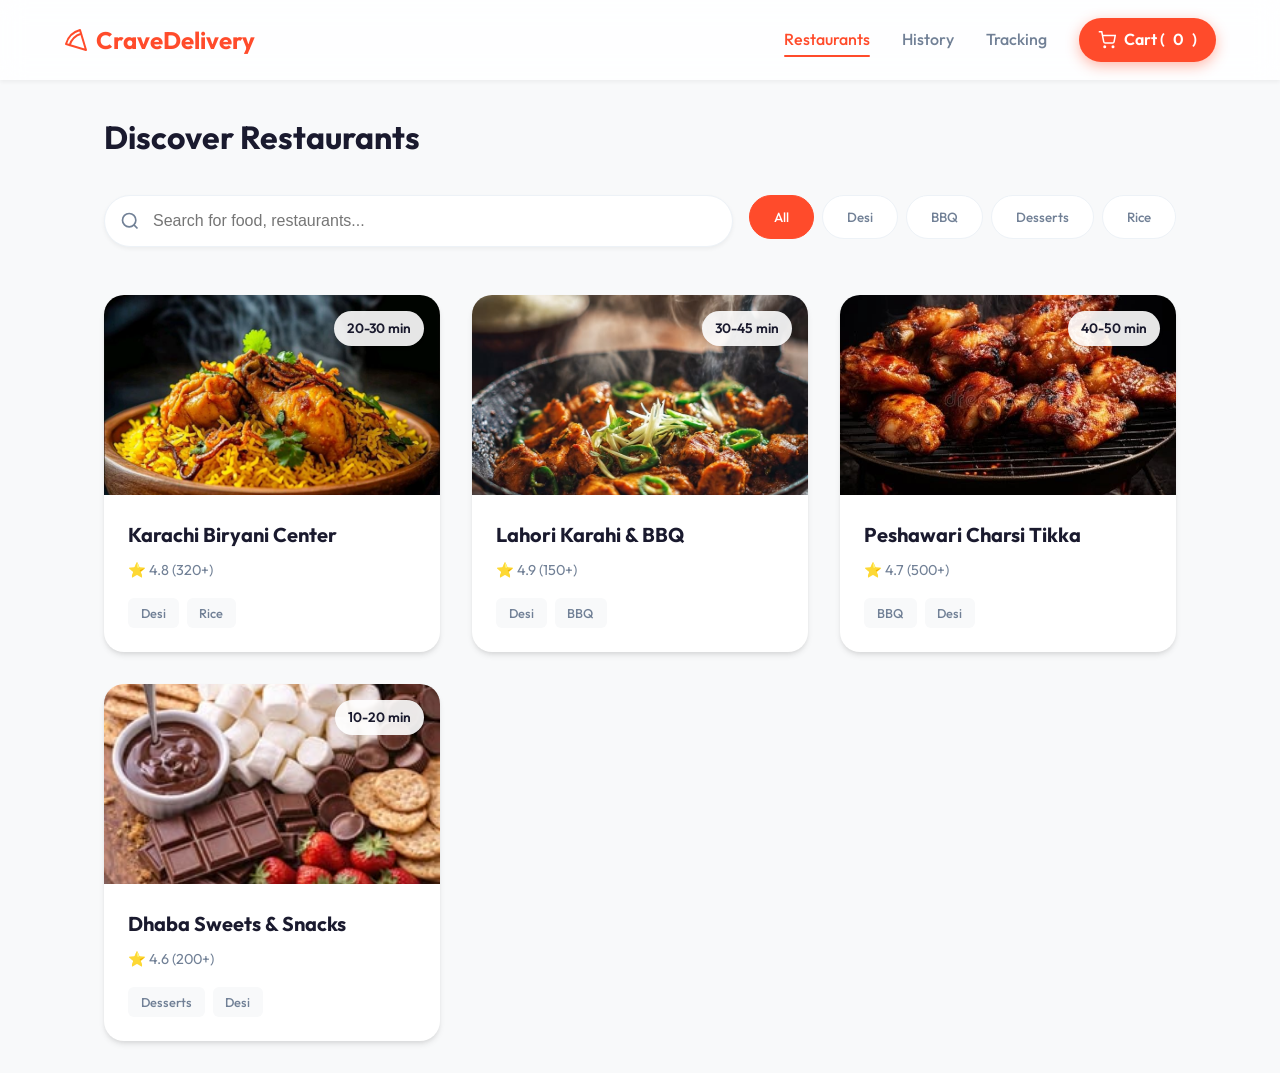
==== index.html @ 02fb97c6 "web complete" ====
<!DOCTYPE html>
<html lang="en">
<head>
    <meta charset="UTF-8">
    <meta name="viewport" content="width=device-width, initial-scale=1.0">
    <title>Food Delivery Platform</title>
    <link rel="stylesheet" href="styles/global.css">
    <link rel="stylesheet" href="styles/index.css">
    <link rel="preconnect" href="https://fonts.googleapis.com">
    <link rel="preconnect" href="https://fonts.gstatic.com" crossorigin>
    <link href="https://fonts.googleapis.com/css2?family=Outfit:wght@300;400;500;600;700&display=swap" rel="stylesheet">
</head>
<body>
    <header class="navbar">
        <a href="index.html" class="nav-brand">
            <svg width="24" height="24" viewBox="0 0 24 24" fill="none" stroke="currentColor" stroke-width="2" stroke-linecap="round" stroke-linejoin="round"><path d="m2 16 20 6-6-20A20 20 0 0 0 2 16"/><path d="M5.71 17.11a17.04 17.04 0 0 1 11.4-11.4"/></svg>
            CraveDelivery
        </a>
        <nav class="nav-links">
            <a href="index.html" class="nav-item active">Restaurants</a>
            <a href="history.html" class="nav-item">History</a>
            <a href="tracking.html" class="nav-item">Tracking</a>
            <a href="cart.html" class="nav-cart-btn">
                <svg width="18" height="18" viewBox="0 0 24 24" fill="none" stroke="currentColor" stroke-width="2"><circle cx="9" cy="21" r="1"/><circle cx="20" cy="21" r="1"/><path d="M1 1h4l2.68 13.39a2 2 0 0 0 2 1.61h9.72a2 2 0 0 0 2-1.61L23 6H6"/></svg>
                Cart (<span id="cart-count">0</span>)
            </a>
        </nav>
    </header>

    <main class="container">
        <h1 class="section-title">Discover Restaurants</h1>
        
        <div class="search-filter-section">
            <div class="search-bar">
                <svg class="search-icon" width="20" height="20" viewBox="0 0 24 24" fill="none" stroke="currentColor" stroke-width="2"><circle cx="11" cy="11" r="8"/><path d="m21 21-4.3-4.3"/></svg>
                <input type="text" id="searchInput" placeholder="Search for food, restaurants...">
            </div>
            <div class="filters" id="categoryFilters">
                <button class="filter-btn active" data-category="All">All</button>
                <button class="filter-btn" data-category="Desi">Desi</button>
                <button class="filter-btn" data-category="BBQ">BBQ</button>
                <button class="filter-btn" data-category="Desserts">Desserts</button>
                <button class="filter-btn" data-category="Rice">Rice</button>
            </div>
        </div>

        <div class="restaurant-grid" id="restaurantGrid">
        </div>
    </main>

    <div class="modal-overlay" id="restaurantModal">
        <div class="modal-content">
            <button class="modal-close" id="closeModalBtn">&times;</button>
            <div class="modal-header-img">
                <img src="images/1.jpeg" alt="Restaurant Cover" id="modalRestaurantImg">
            </div>
            <div class="modal-body">
                <h2 class="modal-restaurant-title" id="modalRestaurantName">Restaurant Name</h2>
                <div class="restaurant-meta">
                    <span id="modalRestaurantRating">⭐ 4.5 (120+ ratings)</span>
                    <span id="modalRestaurantDelivery">30-40 min • Free Delivery</span>
                </div>
                
                <div class="menu-section">
                    <h3>Menu</h3>
                    <div class="menu-grid" id="menuGrid">
                    </div>
                </div>
            </div>
        </div>
    </div>

    <div class="toast-container" id="toastContainer"></div>

    <script src="scripts/app.js"></script>
</body>
</html>
---- styles/global.css ----
* {
  margin: 0;
  padding: 0;
  box-sizing: border-box;
}

body {
  font-family: 'Outfit', sans-serif;
  background-color: #f8f9fa;
  color: #1a1a2e;
  line-height: 1.6;
  padding-top: 80px; 
}

a {
  text-decoration: none;
  color: inherit;
}

button {
  cursor: pointer;
  font-family: inherit;
  border: none;
  outline: none;
}

.navbar {
  position: fixed;
  top: 0;
  left: 0;
  width: 100%;
  background: rgba(255, 255, 255, 0.85);
  backdrop-filter: blur(12px);
  z-index: 1000;
  box-shadow: 0 2px 4px rgba(0,0,0,0.05);
  display: flex;
  justify-content: space-between;
  align-items: center;
  padding: 1rem 5%;
  height: 80px;
}

.nav-brand {
  font-size: 1.5rem;
  font-weight: 700;
  color: #ff4b2b;
  display: flex;
  align-items: center;
  gap: 0.5rem;
}

.nav-links {
  display: flex;
  gap: 2rem;
  align-items: center;
}

.nav-item {
  font-weight: 500;
  color: #718096;
  transition: all 0.3s cubic-bezier(0.4, 0, 0.2, 1);
  position: relative;
}

.nav-item:hover, .nav-item.active {
  color: #ff4b2b;
}

.nav-item.active::after {
  content: '';
  position: absolute;
  bottom: -4px;
  left: 0;
  width: 100%;
  height: 2px;
  background: #ff4b2b;
  border-radius: 2px;
}

.nav-cart-btn {
  background: #ff4b2b;
  color: #ffffff;
  padding: 0.6rem 1.2rem;
  border-radius: 9999px;
  font-weight: 600;
  display: flex;
  align-items: center;
  gap: 0.5rem;
  transition: all 0.3s cubic-bezier(0.4, 0, 0.2, 1);
  box-shadow: 0 4px 14px rgba(255, 75, 43, 0.4);
}

.nav-cart-btn:hover {
  transform: translateY(-2px);
  box-shadow: 0 6px 20px rgba(255, 75, 43, 0.6);
}

.container {
  max-width: 1200px;
  margin: 0 auto;
  padding: 2rem 5%;
}

.section-title {
  font-size: 2rem;
  font-weight: 700;
  margin-bottom: 2rem;
  color: #1a1a2e;
}

.toast-container {
  position: fixed;
  bottom: 2rem;
  right: 2rem;
  display: flex;
  flex-direction: column;
  gap: 1rem;
  z-index: 9999;
}

.toast {
  background: #ffffff;
  color: #1a1a2e;
  padding: 1rem 1.5rem;
  border-radius: 12px;
  box-shadow: 0 10px 15px -3px rgba(0,0,0,0.1), 0 4px 6px -2px rgba(0,0,0,0.05);
  border-left: 4px solid #ff4b2b;
  animation: slideIn 0.3s forwards, fadeOut 0.3s 3s forwards;
  display: flex;
  align-items: center;
  gap: 0.8rem;
  font-weight: 500;
}

@keyframes slideIn {
  from { transform: translateX(100%); opacity: 0; }
  to { transform: translateX(0); opacity: 1; }
}

@keyframes fadeOut {
  from { opacity: 1; }
  to { opacity: 0; }
}
---- styles/index.css ----
.search-filter-section {
  display: flex;
  gap: 1rem;
  margin-bottom: 3rem;
  flex-wrap: wrap;
}

.search-bar {
  flex: 1;
  min-width: 250px;
  position: relative;
}

.search-bar input {
  width: 100%;
  padding: 1rem 1.5rem 1rem 3rem;
  border-radius: 9999px;
  border: 1px solid #edf2f7;
  font-size: 1rem;
  background: #ffffff;
  box-shadow: 0 2px 4px rgba(0,0,0,0.05);
  transition: all 0.3s cubic-bezier(0.4, 0, 0.2, 1);
}

.search-bar input:focus {
  border-color: #ff4b2b;
  box-shadow: 0 0 0 3px rgba(255, 75, 43, 0.1);
}

.search-icon {
  position: absolute;
  left: 1rem;
  top: 50%;
  transform: translateY(-50%);
  color: #718096;
}

.filters {
  display: flex;
  gap: 0.5rem;
  overflow-x: auto;
  padding-bottom: 0.5rem;
}

.filter-btn {
  padding: 0.8rem 1.5rem;
  border-radius: 9999px;
  background: #ffffff;
  border: 1px solid #edf2f7;
  color: #718096;
  font-weight: 500;
  white-space: nowrap;
  transition: all 0.3s cubic-bezier(0.4, 0, 0.2, 1);
}

.filter-btn:hover, .filter-btn.active {
  background: #ff4b2b;
  color: #ffffff;
  border-color: #ff4b2b;
}

.restaurant-grid {
  display: grid;
  grid-template-columns: repeat(auto-fill, minmax(300px, 1fr));
  gap: 2rem;
}

.restaurant-card {
  background: #ffffff;
  border-radius: 20px;
  overflow: hidden;
  box-shadow: 0 4px 6px -1px rgba(0,0,0,0.1), 0 2px 4px -1px rgba(0,0,0,0.06);
  transition: all 0.3s cubic-bezier(0.4, 0, 0.2, 1);
  cursor: pointer;
}

.restaurant-card:hover {
  transform: translateY(-8px);
  box-shadow: 0 20px 25px -5px rgba(0,0,0,0.1), 0 10px 10px -5px rgba(0,0,0,0.04);
}

.restaurant-img-wrapper {
  position: relative;
  height: 200px;
  background: #eee;
  overflow: hidden;
}

.restaurant-img {
  width: 100%;
  height: 100%;
  object-fit: cover;
  transition: transform 0.5s ease;
}

.restaurant-card:hover .restaurant-img {
  transform: scale(1.05);
}

.restaurant-badge {
  position: absolute;
  top: 1rem;
  right: 1rem;
  background: rgba(255, 255, 255, 0.9);
  padding: 0.4rem 0.8rem;
  border-radius: 9999px;
  font-weight: 600;
  font-size: 0.85rem;
  box-shadow: 0 2px 4px rgba(0,0,0,0.05);
}

.restaurant-info {
  padding: 1.5rem;
}

.restaurant-title {
  font-size: 1.25rem;
  font-weight: 700;
  margin-bottom: 0.5rem;
}

.restaurant-meta {
  display: flex;
  justify-content: space-between;
  color: #718096;
  font-size: 0.9rem;
  margin-bottom: 1rem;
}

.restaurant-meta-item {
  display: flex;
  align-items: center;
  gap: 0.3rem;
}

.restaurant-tags {
  display: flex;
  gap: 0.5rem;
  flex-wrap: wrap;
}

.tag {
  background: #f8f9fa;
  color: #718096;
  padding: 0.3rem 0.8rem;
  border-radius: 6px;
  font-size: 0.8rem;
  font-weight: 500;
}

/* Modal Styling */
.modal-overlay {
  position: fixed;
  top: 0;
  left: 0;
  width: 100%;
  height: 100%;
  background: rgba(0, 0, 0, 0.5);
  backdrop-filter: blur(4px);
  z-index: 2000;
  display: flex;
  justify-content: center;
  align-items: center;
  opacity: 0;
  visibility: hidden;
  transition: all 0.3s cubic-bezier(0.4, 0, 0.2, 1);
}

.modal-overlay.active {
  opacity: 1;
  visibility: visible;
}

.modal-content {
  background: #ffffff;
  width: 90%;
  max-width: 900px;
  max-height: 90vh;
  border-radius: 20px;
  overflow-y: auto;
  position: relative;
  transform: scale(0.95) translateY(20px);
  transition: all 0.3s cubic-bezier(0.4, 0, 0.2, 1);
  box-shadow: 0 20px 25px -5px rgba(0,0,0,0.1), 0 10px 10px -5px rgba(0,0,0,0.04);
}

.modal-overlay.active .modal-content {
  transform: scale(1) translateY(0);
}

.modal-close {
  position: absolute;
  top: 1rem;
  right: 1rem;
  background: rgba(255, 255, 255, 0.9);
  width: 40px;
  height: 40px;
  border-radius: 50%;
  display: flex;
  justify-content: center;
  align-items: center;
  font-size: 1.5rem;
  box-shadow: 0 4px 6px -1px rgba(0,0,0,0.1), 0 2px 4px -1px rgba(0,0,0,0.06);
  z-index: 10;
  transition: all 0.3s cubic-bezier(0.4, 0, 0.2, 1);
}

.modal-close:hover {
  background: #ff4b2b;
  color: #ffffff;
  transform: rotate(90deg);
}

.modal-header-img {
  height: 300px;
  width: 100%;
  background: #eee;
}

.modal-header-img img {
  width: 100%;
  height: 100%;
  object-fit: cover;
}

.modal-body {
  padding: 2rem;
}

.modal-restaurant-title {
  font-size: 2.5rem;
  margin-bottom: 0.5rem;
}

.menu-section {
  margin-top: 3rem;
}

.menu-grid {
  display: grid;
  grid-template-columns: repeat(auto-fill, minmax(250px, 1fr));
  gap: 1.5rem;
  margin-top: 1.5rem;
}

.menu-card {
  border: 1px solid #edf2f7;
  border-radius: 12px;
  padding: 1rem;
  display: flex;
  flex-direction: column;
  gap: 1rem;
  transition: all 0.3s cubic-bezier(0.4, 0, 0.2, 1);
}

.menu-card:hover {
  border-color: #ff4b2b;
  box-shadow: 0 4px 6px -1px rgba(0,0,0,0.1), 0 2px 4px -1px rgba(0,0,0,0.06);
}

.menu-img {
  width: 100%;
  height: 150px;
  border-radius: 8px;
  object-fit: cover;
  background: #eee;
}

.menu-details {
  flex: 1;
  display: flex;
  flex-direction: column;
}

.menu-title {
  font-weight: 600;
  font-size: 1.1rem;
  margin-bottom: 0.5rem;
}

.menu-desc {
  font-size: 0.9rem;
  color: #718096;
  margin-bottom: 1rem;
  flex: 1;
}

.menu-bottom {
  display: flex;
  justify-content: space-between;
  align-items: center;
}

.menu-price {
  font-weight: 700;
  font-size: 1.2rem;
  color: #ff4b2b;
}

.add-to-cart-btn {
  background: #ff4b2b;
  color: #ffffff;
  width: 36px;
  height: 36px;
  border-radius: 50%;
  display: flex;
  justify-content: center;
  align-items: center;
  font-size: 1.2rem;
  transition: all 0.3s cubic-bezier(0.4, 0, 0.2, 1);
}

.add-to-cart-btn:hover {
  transform: scale(1.1);
}
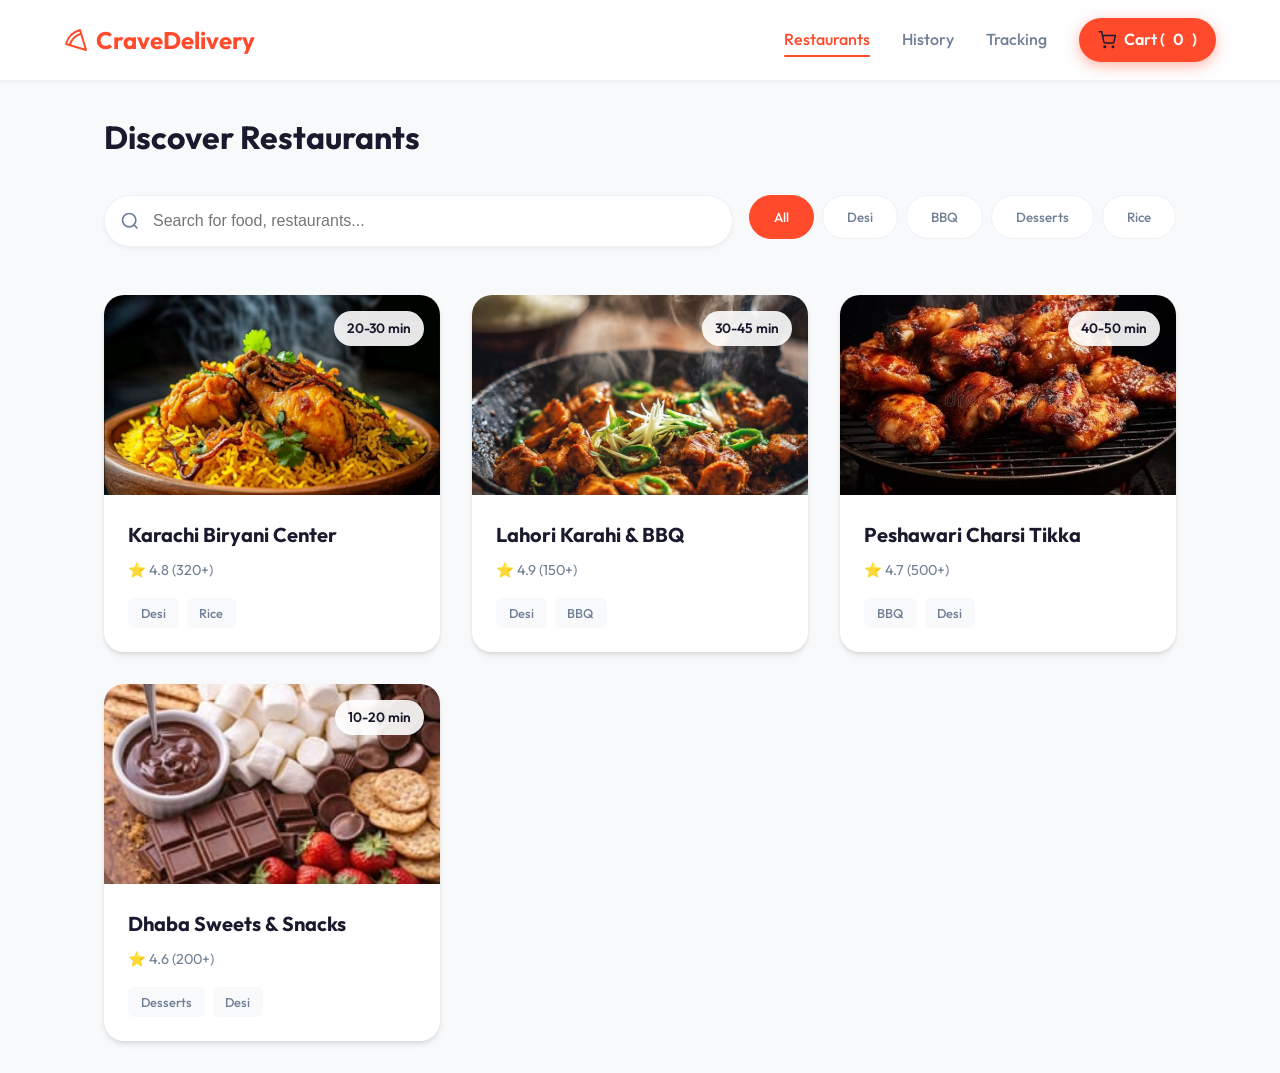
==== commit ebe69f75: "Separation for svg" ====
--- a/index.html
+++ b/index.html
@@ -13,7 +13,7 @@
 <body>
     <header class="navbar">
         <a href="index.html" class="nav-brand">
-            <svg width="24" height="24" viewBox="0 0 24 24" fill="none" stroke="currentColor" stroke-width="2" stroke-linecap="round" stroke-linejoin="round"><path d="m2 16 20 6-6-20A20 20 0 0 0 2 16"/><path d="M5.71 17.11a17.04 17.04 0 0 1 11.4-11.4"/></svg>
+            <img src="icons/brand.svg" width="24" height="24" alt="Brand">
             CraveDelivery
         </a>
         <nav class="nav-links">
@@ -21,7 +21,7 @@
             <a href="history.html" class="nav-item">History</a>
             <a href="tracking.html" class="nav-item">Tracking</a>
             <a href="cart.html" class="nav-cart-btn">
-                <svg width="18" height="18" viewBox="0 0 24 24" fill="none" stroke="currentColor" stroke-width="2"><circle cx="9" cy="21" r="1"/><circle cx="20" cy="21" r="1"/><path d="M1 1h4l2.68 13.39a2 2 0 0 0 2 1.61h9.72a2 2 0 0 0 2-1.61L23 6H6"/></svg>
+                <img src="icons/cart.svg" width="18" height="18" alt="Cart">
                 Cart (<span id="cart-count">0</span>)
             </a>
         </nav>
@@ -32,7 +32,7 @@
         
         <div class="search-filter-section">
             <div class="search-bar">
-                <svg class="search-icon" width="20" height="20" viewBox="0 0 24 24" fill="none" stroke="currentColor" stroke-width="2"><circle cx="11" cy="11" r="8"/><path d="m21 21-4.3-4.3"/></svg>
+                <img src="icons/search.svg" class="search-icon" width="20" height="20" alt="Search">
                 <input type="text" id="searchInput" placeholder="Search for food, restaurants...">
             </div>
             <div class="filters" id="categoryFilters">
